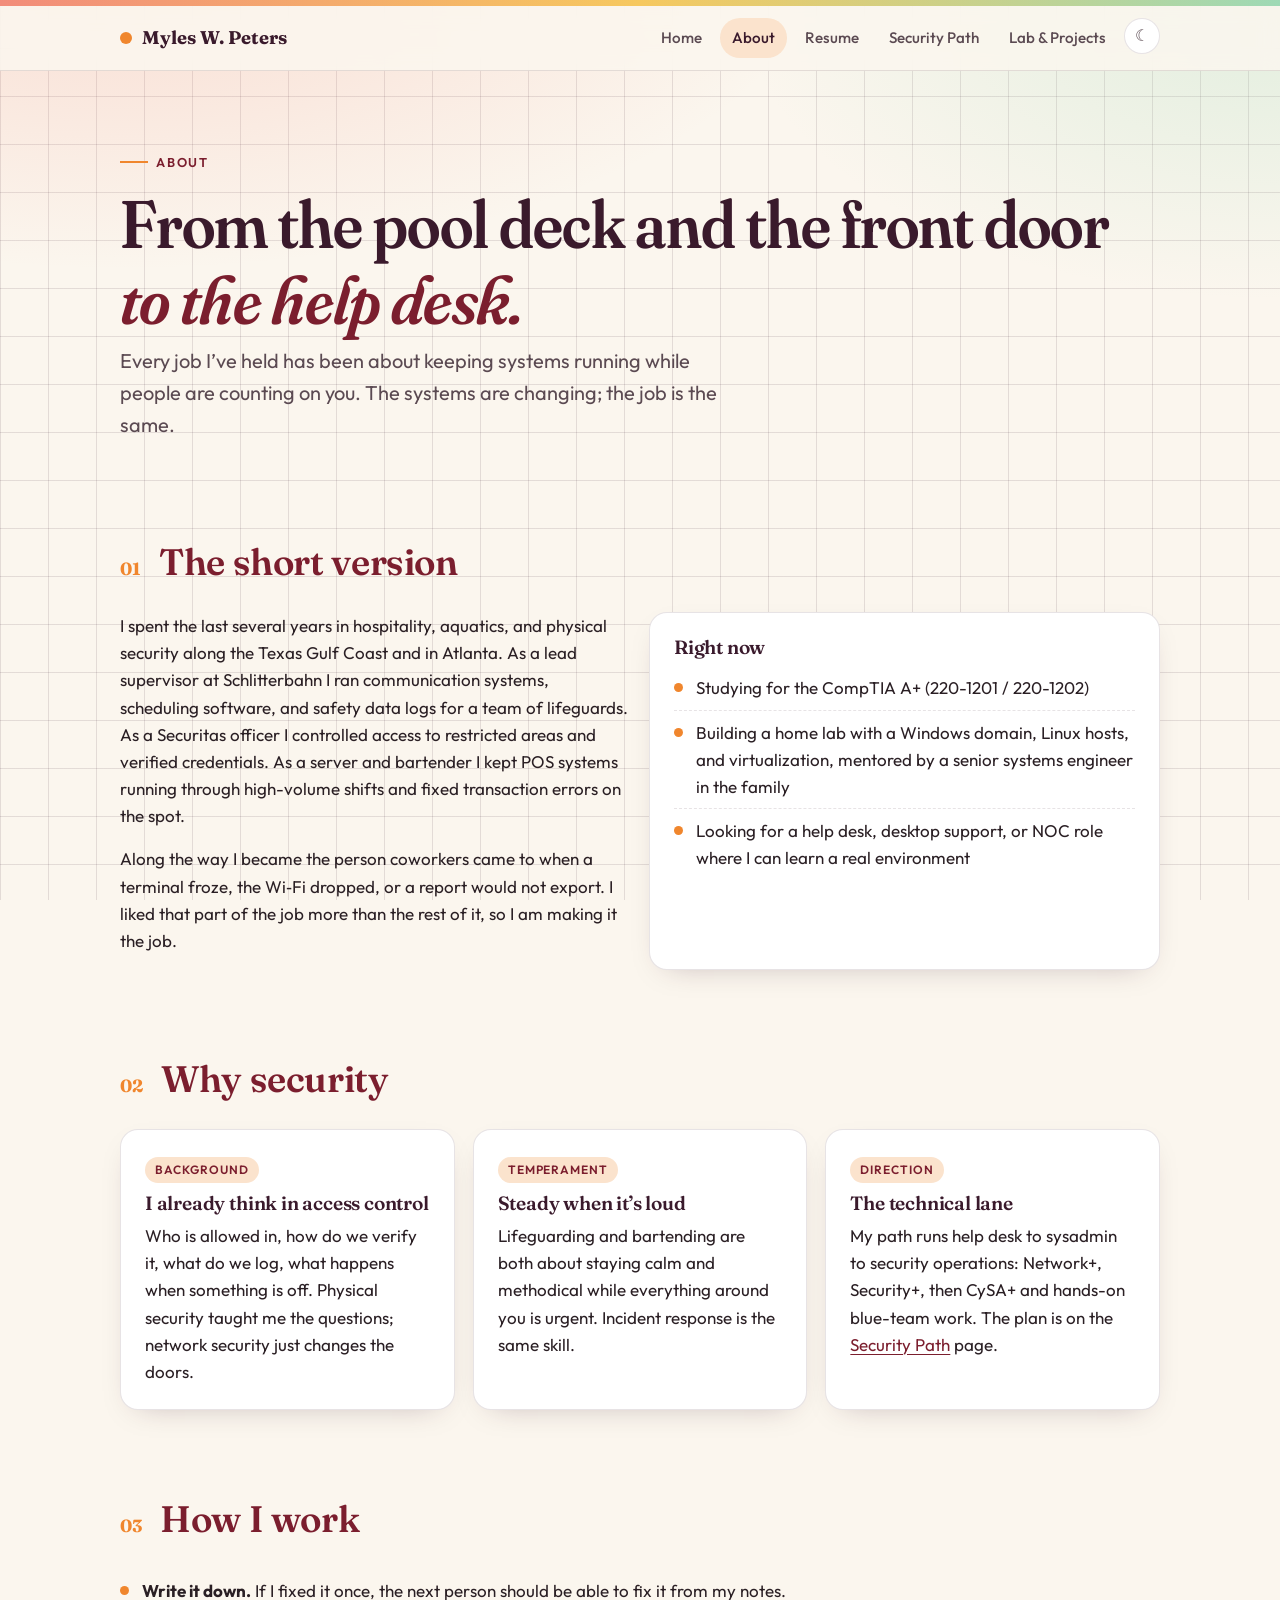
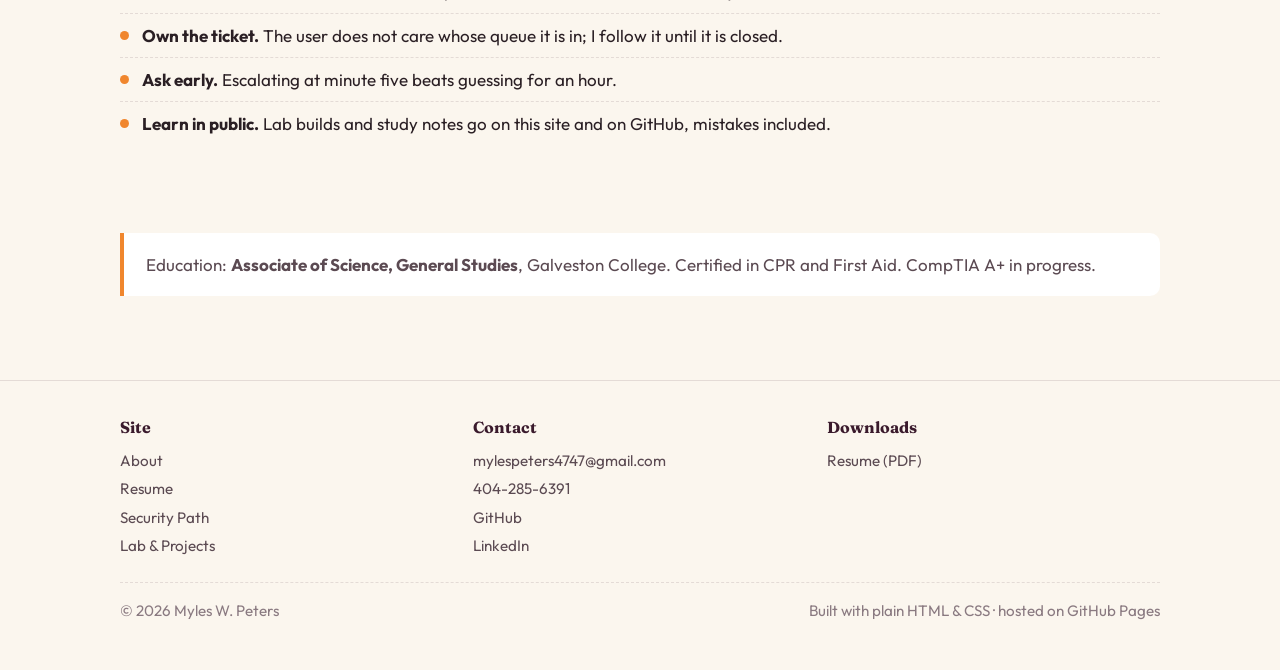
==== about.html @ 22c9d606 "Add files via upload" ====
<!DOCTYPE html>
<html lang="en">
<head>
  <meta charset="utf-8">
  <meta name="viewport" content="width=device-width, initial-scale=1">
  <title>About — Myles W. Peters</title>
  <meta name="description" content="Who Myles Peters is and why he is moving from hospitality and security operations into IT and cybersecurity.">
  <meta property="og:title" content="About — Myles W. Peters">
  <meta property="og:description" content="IT support professional building toward a cybersecurity career.">
  <link rel="icon" href="data:image/svg+xml,%3Csvg xmlns='http://www.w3.org/2000/svg' viewBox='0 0 32 32'%3E%3Ccircle cx='16' cy='16' r='14' fill='%23f0862d'/%3E%3Ctext x='16' y='21' font-family='Georgia' font-size='15' font-weight='700' text-anchor='middle' fill='%232a1f24'%3EMP%3C/text%3E%3C/svg%3E">
  <link rel="preconnect" href="https://fonts.googleapis.com">
  <link rel="preconnect" href="https://fonts.gstatic.com" crossorigin>
  <link href="https://fonts.googleapis.com/css2?family=Fraunces:opsz,wght,SOFT@9..144,400..700,0..100&family=Outfit:wght@300..700&display=swap" rel="stylesheet">
  <link rel="stylesheet" href="styles.css">
</head>
<body>
<div class="bar"></div>
<header class="site">
  <div class="wrap">
    <a class="brand" href="index.html"><span class="dot"></span>Myles W. Peters</a>
    <nav class="main" aria-label="Primary">
      <a href="index.html">Home</a>
      <a href="about.html">About</a>
      <a href="resume.html">Resume</a>
      <a href="roadmap.html">Security Path</a>
      <a href="projects.html">Lab &amp; Projects</a>
      <button class="theme-toggle" type="button" aria-label="Toggle theme">☾</button>
    </nav>
  </div>
</header>

<main class="wrap">
  <section class="hero">
    <div class="eyebrow">About</div>
    <h1>From the pool deck and the front door <em>to the help desk.</em></h1>
    <p class="lede">Every job I’ve held has been about keeping systems running while people are counting on you. The systems are changing; the job is the same.</p>
  </section>

  <section>
    <div class="section-head"><span class="num">01</span><h2>The short version</h2></div>
    <div class="grid two">
      <div>
        <p>I spent the last several years in hospitality, aquatics, and physical security along the Texas Gulf Coast and in Atlanta. As a lead supervisor at Schlitterbahn I ran communication systems, scheduling software, and safety data logs for a team of lifeguards. As a Securitas officer I controlled access to restricted areas and verified credentials. As a server and bartender I kept POS systems running through high-volume shifts and fixed transaction errors on the spot.</p>
        <p>Along the way I became the person coworkers came to when a terminal froze, the Wi‑Fi dropped, or a report would not export. I liked that part of the job more than the rest of it, so I am making it the job.</p>
      </div>
      <div class="card">
        <h3>Right now</h3>
        <ul class="clean">
          <li>Studying for the CompTIA A+ (220-1201 / 220-1202)</li>
          <li>Building a home lab with a Windows domain, Linux hosts, and virtualization, mentored by a senior systems engineer in the family</li>
          <li>Looking for a help desk, desktop support, or NOC role where I can learn a real environment</li>
        </ul>
      </div>
    </div>
  </section>

  <section>
    <div class="section-head"><span class="num">02</span><h2>Why security</h2></div>
    <div class="grid three">
      <div class="card">
        <span class="tag">Background</span>
        <h3>I already think in access control</h3>
        <p>Who is allowed in, how do we verify it, what do we log, what happens when something is off. Physical security taught me the questions; network security just changes the doors.</p>
      </div>
      <div class="card">
        <span class="tag">Temperament</span>
        <h3>Steady when it’s loud</h3>
        <p>Lifeguarding and bartending are both about staying calm and methodical while everything around you is urgent. Incident response is the same skill.</p>
      </div>
      <div class="card">
        <span class="tag">Direction</span>
        <h3>The technical lane</h3>
        <p>My path runs help desk to sysadmin to security operations: Network+, Security+, then CySA+ and hands-on blue-team work. The plan is on the <a href="roadmap.html">Security Path</a> page.</p>
      </div>
    </div>
  </section>

  <section>
    <div class="section-head"><span class="num">03</span><h2>How I work</h2></div>
    <ul class="clean">
      <li><strong>Write it down.</strong> If I fixed it once, the next person should be able to fix it from my notes.</li>
      <li><strong>Own the ticket.</strong> The user does not care whose queue it is in; I follow it until it is closed.</li>
      <li><strong>Ask early.</strong> Escalating at minute five beats guessing for an hour.</li>
      <li><strong>Learn in public.</strong> Lab builds and study notes go on this site and on GitHub, mistakes included.</li>
    </ul>
  </section>

  <section>
    <div class="callout">
      Education: <strong>Associate of Science, General Studies</strong>, Galveston College. Certified in CPR and First Aid. CompTIA A+ in progress.
    </div>
  </section>
</main>

<footer class="site">
  <div class="wrap">
    <div class="cols">
      <div>
        <h4>Site</h4>
        <ul>
          <li><a href="about.html">About</a></li>
          <li><a href="resume.html">Resume</a></li>
          <li><a href="roadmap.html">Security Path</a></li>
          <li><a href="projects.html">Lab &amp; Projects</a></li>
        </ul>
      </div>
      <div>
        <h4>Contact</h4>
        <ul>
          <li><a href="mailto:mylespeters4747@gmail.com">mylespeters4747@gmail.com</a></li>
          <li><a href="tel:+14042856391">404-285-6391</a></li>
          <li><a href="https://github.com/" rel="me">GitHub</a></li>
          <li><a href="https://www.linkedin.com/" rel="me">LinkedIn</a></li>
        </ul>
      </div>
      <div>
        <h4>Downloads</h4>
        <ul>
          <li><a href="assets/Myles-Peters-Resume.pdf" download>Resume (PDF)</a></li>
        </ul>
      </div>
    </div>
    <div class="fine">
      <span>© <span id="year">2026</span> Myles W. Peters</span>
      <span>Built with plain HTML &amp; CSS · hosted on GitHub Pages</span>
    </div>
  </div>
</footer>
<script src="site.js"></script>
</body>
</html>
---- styles.css ----
/* Myles W. Peters — portfolio styles
   Companion look to the jcargill.site family of pages (JC²):
   cream ground, warm wash, orange accent, wine headings, Fraunces + Outfit. */

:root {
  --cream: #fbf6ee;
  --cream-2: #f3ebdd;
  --ink: #2a1f24;
  --ink-soft: #5b4a52;
  --muted: #8a7a81;
  --wine: #7b1e2e;
  --plum: #3a1a2c;
  --orange: #f0862d;
  --orange-soft: #fbe3cd;
  --coral: #f28c7a;
  --yellow: #f6c85f;
  --mint: #9ed9b5;
  --line: rgba(58, 26, 44, 0.12);
  --card: #ffffff;
  --radius: 18px;
  --radius-sm: 10px;
  --shadow: 0 10px 30px -18px rgba(58, 26, 44, 0.35);
  --max: 1080px;
  --font-display: "Fraunces", Georgia, "Times New Roman", serif;
  --font-body: "Outfit", system-ui, -apple-system, "Segoe UI", sans-serif;
}

@media (prefers-color-scheme: dark) {
  :root:not([data-theme="light"]) {
    --cream: #1d1519;
    --cream-2: #261c21;
    --ink: #f3ebe4;
    --ink-soft: #cdbfc5;
    --muted: #9c8c94;
    --wine: #f2a5a5;
    --plum: #f6d9c9;
    --orange: #f59a4a;
    --orange-soft: #3a2a20;
    --line: rgba(243, 235, 228, 0.14);
    --card: #2a1f25;
    --shadow: 0 10px 30px -18px rgba(0, 0, 0, 0.7);
  }
}
:root[data-theme="dark"] {
  --cream: #1d1519;
  --cream-2: #261c21;
  --ink: #f3ebe4;
  --ink-soft: #cdbfc5;
  --muted: #9c8c94;
  --wine: #f2a5a5;
  --plum: #f6d9c9;
  --orange: #f59a4a;
  --orange-soft: #3a2a20;
  --line: rgba(243, 235, 228, 0.14);
  --card: #2a1f25;
  --shadow: 0 10px 30px -18px rgba(0, 0, 0, 0.7);
}

* { box-sizing: border-box; }
html { scroll-behavior: smooth; }
body {
  margin: 0;
  font-family: var(--font-body);
  font-size: 17px;
  line-height: 1.6;
  color: var(--ink);
  background-color: var(--cream);
  background-image:
    radial-gradient(1200px 600px at 10% -10%, rgba(242, 140, 122, 0.28), transparent 60%),
    radial-gradient(900px 500px at 100% 0%, rgba(158, 217, 181, 0.28), transparent 60%),
    linear-gradient(var(--line) 1px, transparent 1px),
    linear-gradient(90deg, var(--line) 1px, transparent 1px);
  background-size: auto, auto, 48px 48px, 48px 48px;
  background-attachment: fixed;
}

a { color: var(--wine); text-decoration-thickness: 1px; text-underline-offset: 3px; }
a:hover { color: var(--orange); }

h1, h2, h3, .display {
  font-family: var(--font-display);
  font-weight: 600;
  color: var(--plum);
  letter-spacing: -0.01em;
  line-height: 1.12;
  margin: 0 0 0.5rem;
}
h1 { font-size: clamp(2.4rem, 6vw, 4.2rem); font-variation-settings: "opsz" 144, "SOFT" 60; }
h2 { font-size: clamp(1.6rem, 3.2vw, 2.3rem); color: var(--wine); }
h3 { font-size: 1.2rem; }
p { margin: 0 0 1rem; }
em { font-style: italic; color: var(--wine); }

.wrap { max-width: var(--max); margin: 0 auto; padding: 0 20px; }

/* gradient bar */
.bar { height: 6px; background: linear-gradient(90deg, var(--coral), var(--yellow), var(--mint)); }

/* header / nav */
header.site {
  position: sticky; top: 0; z-index: 10;
  background: color-mix(in srgb, var(--cream) 88%, transparent);
  backdrop-filter: blur(10px);
  border-bottom: 1px solid var(--line);
}
header.site .wrap {
  display: flex; align-items: center; justify-content: space-between;
  gap: 16px; min-height: 64px;
}
.brand {
  font-family: var(--font-display); font-weight: 700; font-size: 1.15rem;
  color: var(--plum); text-decoration: none; display: flex; align-items: center; gap: 10px;
}
.brand .dot { width: 12px; height: 12px; border-radius: 50%; background: var(--orange); display: inline-block; }
nav.main { display: flex; gap: 6px; flex-wrap: wrap; justify-content: flex-end; }
nav.main a {
  text-decoration: none; color: var(--ink-soft); font-size: 0.95rem; font-weight: 500;
  padding: 8px 12px; border-radius: 999px;
}
nav.main a:hover, nav.main a[aria-current="page"] { background: var(--orange-soft); color: var(--plum); }
.theme-toggle {
  border: 1px solid var(--line); background: var(--card); color: var(--ink-soft);
  border-radius: 999px; width: 36px; height: 36px; cursor: pointer; font-size: 1rem;
}

/* hero */
.hero { padding: 72px 0 40px; }
.eyebrow {
  display: inline-flex; align-items: center; gap: 8px;
  font-size: 0.8rem; letter-spacing: 0.14em; text-transform: uppercase;
  color: var(--wine); font-weight: 600; margin-bottom: 14px;
}
.eyebrow::before { content: ""; width: 28px; height: 2px; background: var(--orange); }
.lede { font-size: 1.25rem; color: var(--ink-soft); max-width: 46ch; }
.hero .meta { display: flex; flex-wrap: wrap; gap: 10px 22px; color: var(--muted); font-size: 0.95rem; margin-top: 18px; }
.actions { display: flex; flex-wrap: wrap; gap: 12px; margin-top: 26px; }
.btn {
  display: inline-flex; align-items: center; gap: 8px;
  padding: 12px 20px; border-radius: 999px; text-decoration: none; font-weight: 600;
  border: 1.5px solid var(--plum); color: var(--plum); background: transparent;
}
.btn.primary { background: var(--orange); border-color: var(--orange); color: #2a1f24; }
.btn:hover { transform: translateY(-1px); color: var(--plum); }
.btn.primary:hover { background: #f79a4d; }

/* sections */
section { padding: 44px 0; }
.section-head { display: flex; align-items: baseline; gap: 18px; margin-bottom: 22px; }
.num { font-family: var(--font-display); color: var(--orange); font-size: 1.1rem; font-weight: 700; }
.section-head p { color: var(--muted); margin: 0; }

.grid { display: grid; gap: 18px; }
.grid.two { grid-template-columns: repeat(auto-fit, minmax(280px, 1fr)); }
.grid.three { grid-template-columns: repeat(auto-fit, minmax(240px, 1fr)); }

.card {
  background: var(--card); border: 1px solid var(--line); border-radius: var(--radius);
  padding: 24px; box-shadow: var(--shadow);
}
.card h3 { margin-top: 0; }
.card .tag {
  display: inline-block; font-size: 0.75rem; letter-spacing: 0.08em; text-transform: uppercase;
  color: var(--wine); background: var(--orange-soft); padding: 3px 10px; border-radius: 999px; margin-bottom: 10px; font-weight: 600;
}
.card p:last-child { margin-bottom: 0; }

ul.clean { list-style: none; padding: 0; margin: 0; }
ul.clean li { padding: 8px 0 8px 22px; position: relative; border-bottom: 1px dashed var(--line); }
ul.clean li:last-child { border-bottom: 0; }
ul.clean li::before { content: ""; position: absolute; left: 0; top: 17px; width: 9px; height: 9px; border-radius: 50%; background: var(--orange); }

.chips { display: flex; flex-wrap: wrap; gap: 8px; }
.chip {
  font-size: 0.9rem; padding: 6px 12px; border-radius: 999px;
  background: var(--card); border: 1px solid var(--line); color: var(--ink-soft);
}

/* timeline (resume + roadmap) */
.timeline { position: relative; padding-left: 28px; }
.timeline::before { content: ""; position: absolute; left: 8px; top: 6px; bottom: 6px; width: 2px; background: linear-gradient(var(--coral), var(--yellow), var(--mint)); }
.tl-item { position: relative; margin-bottom: 26px; }
.tl-item::before { content: ""; position: absolute; left: -26px; top: 8px; width: 14px; height: 14px; border-radius: 50%; background: var(--cream); border: 3px solid var(--orange); }
.tl-item .when { font-size: 0.85rem; color: var(--muted); letter-spacing: 0.04em; }
.tl-item h3 { margin: 2px 0 2px; }
.tl-item .where { color: var(--ink-soft); font-weight: 500; margin-bottom: 8px; }
.tl-item ul { margin: 0; padding-left: 18px; color: var(--ink-soft); }
.tl-item li { margin-bottom: 4px; }

/* status badges */
.status { font-size: 0.78rem; font-weight: 600; padding: 3px 10px; border-radius: 999px; vertical-align: middle; }
.status.done { background: #dff3e6; color: #1f6b3d; }
.status.progress { background: var(--orange-soft); color: var(--wine); }
.status.next { background: var(--cream-2); color: var(--ink-soft); border: 1px solid var(--line); }
:root[data-theme="dark"] .status.done { background: #1f3a2b; color: #9ed9b5; }
@media (prefers-color-scheme: dark) { :root:not([data-theme="light"]) .status.done { background: #1f3a2b; color: #9ed9b5; } }

/* callout */
.callout {
  border-left: 4px solid var(--orange); background: var(--card); padding: 18px 22px;
  border-radius: 0 var(--radius-sm) var(--radius-sm) 0; color: var(--ink-soft);
}

/* footer */
footer.site { border-top: 1px solid var(--line); margin-top: 40px; padding: 34px 0 46px; color: var(--muted); font-size: 0.95rem; }
footer.site .cols { display: grid; grid-template-columns: repeat(auto-fit, minmax(200px, 1fr)); gap: 20px; margin-bottom: 20px; }
footer.site h4 { font-family: var(--font-display); color: var(--plum); margin: 0 0 8px; font-size: 1rem; }
footer.site a { color: var(--ink-soft); text-decoration: none; }
footer.site a:hover { color: var(--orange); }
footer.site ul { list-style: none; padding: 0; margin: 0; }
footer.site li { margin: 4px 0; }
.fine { display: flex; flex-wrap: wrap; justify-content: space-between; gap: 10px; border-top: 1px dashed var(--line); padding-top: 16px; }

@media (max-width: 640px) {
  body { font-size: 16px; }
  .hero { padding: 48px 0 28px; }
  header.site .wrap { flex-wrap: wrap; padding-top: 10px; padding-bottom: 10px; }
  nav.main { justify-content: flex-start; }
  nav.main a { padding: 6px 10px; font-size: 0.9rem; }
  .card { padding: 20px; }
}
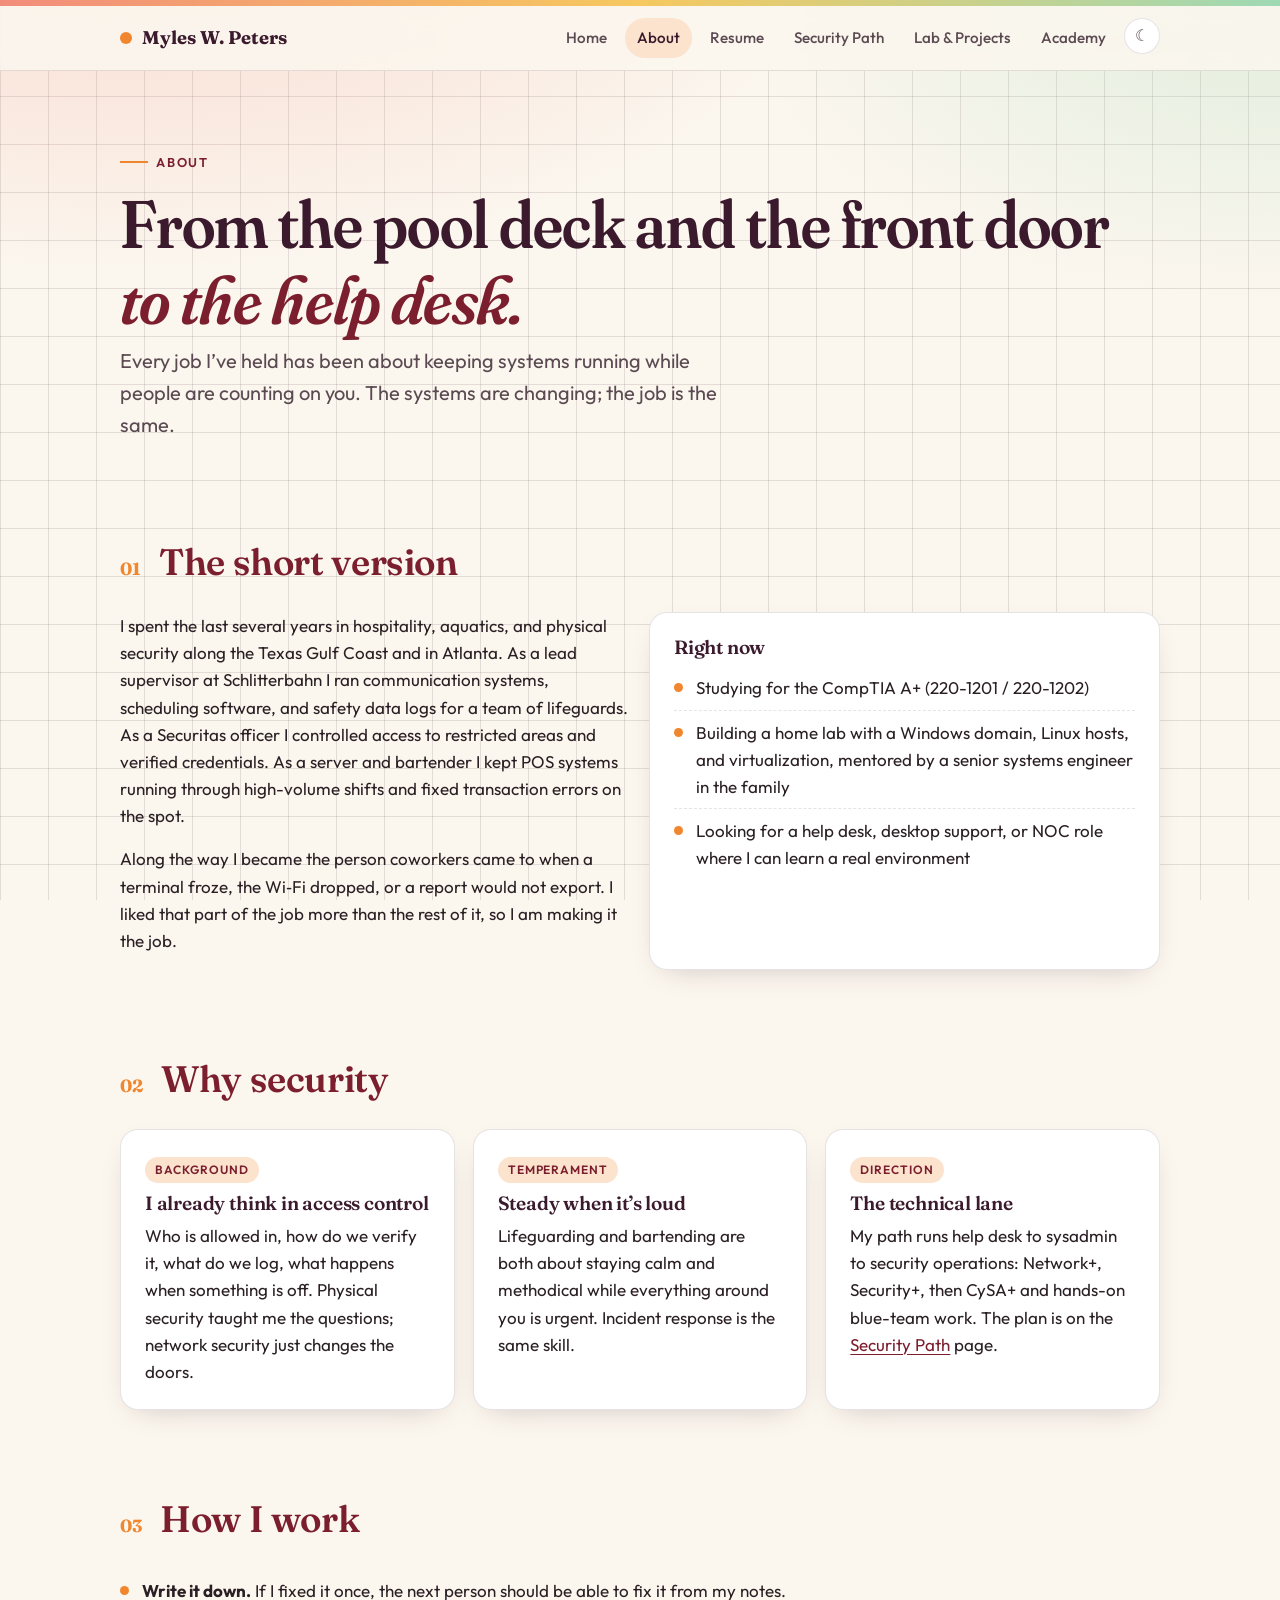
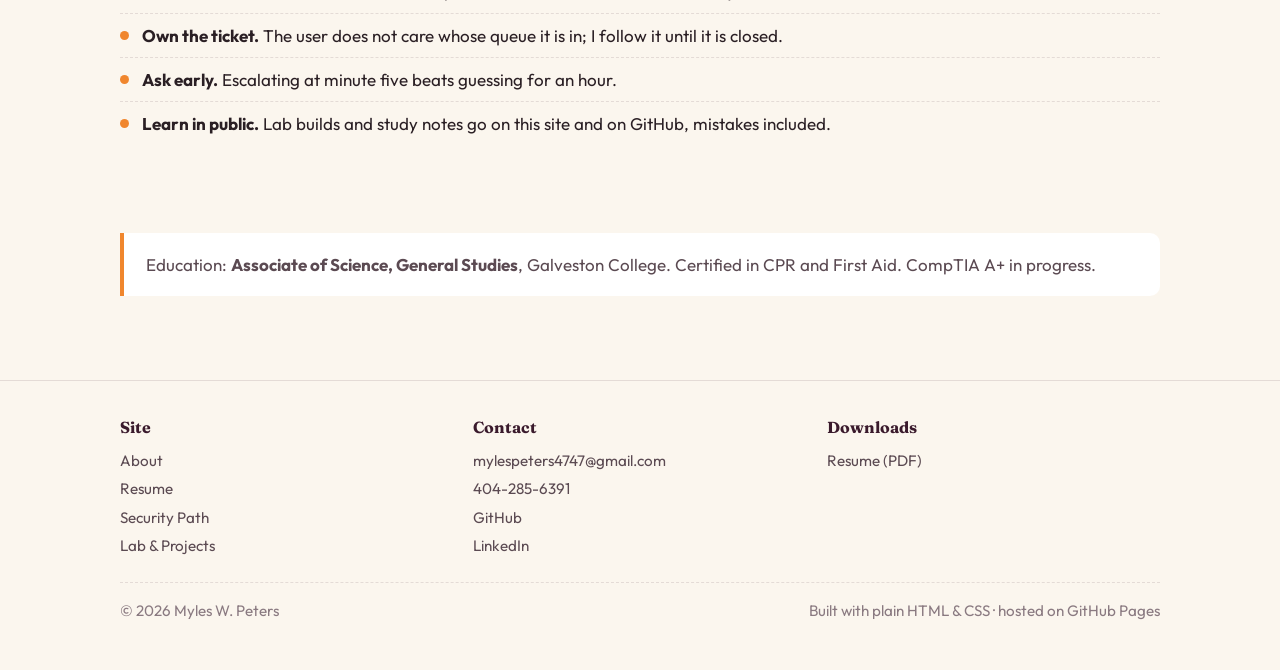
==== commit 91cbef89: "Add Cargill Academy training portal Build a self-hosted, Udemy-style cybersecurity training portal o" ====
--- a/about.html
+++ b/about.html
@@ -24,6 +24,7 @@
       <a href="resume.html">Resume</a>
       <a href="roadmap.html">Security Path</a>
       <a href="projects.html">Lab &amp; Projects</a>
+      <a href="academy.html">Academy</a>
       <button class="theme-toggle" type="button" aria-label="Toggle theme">☾</button>
     </nav>
   </div>
